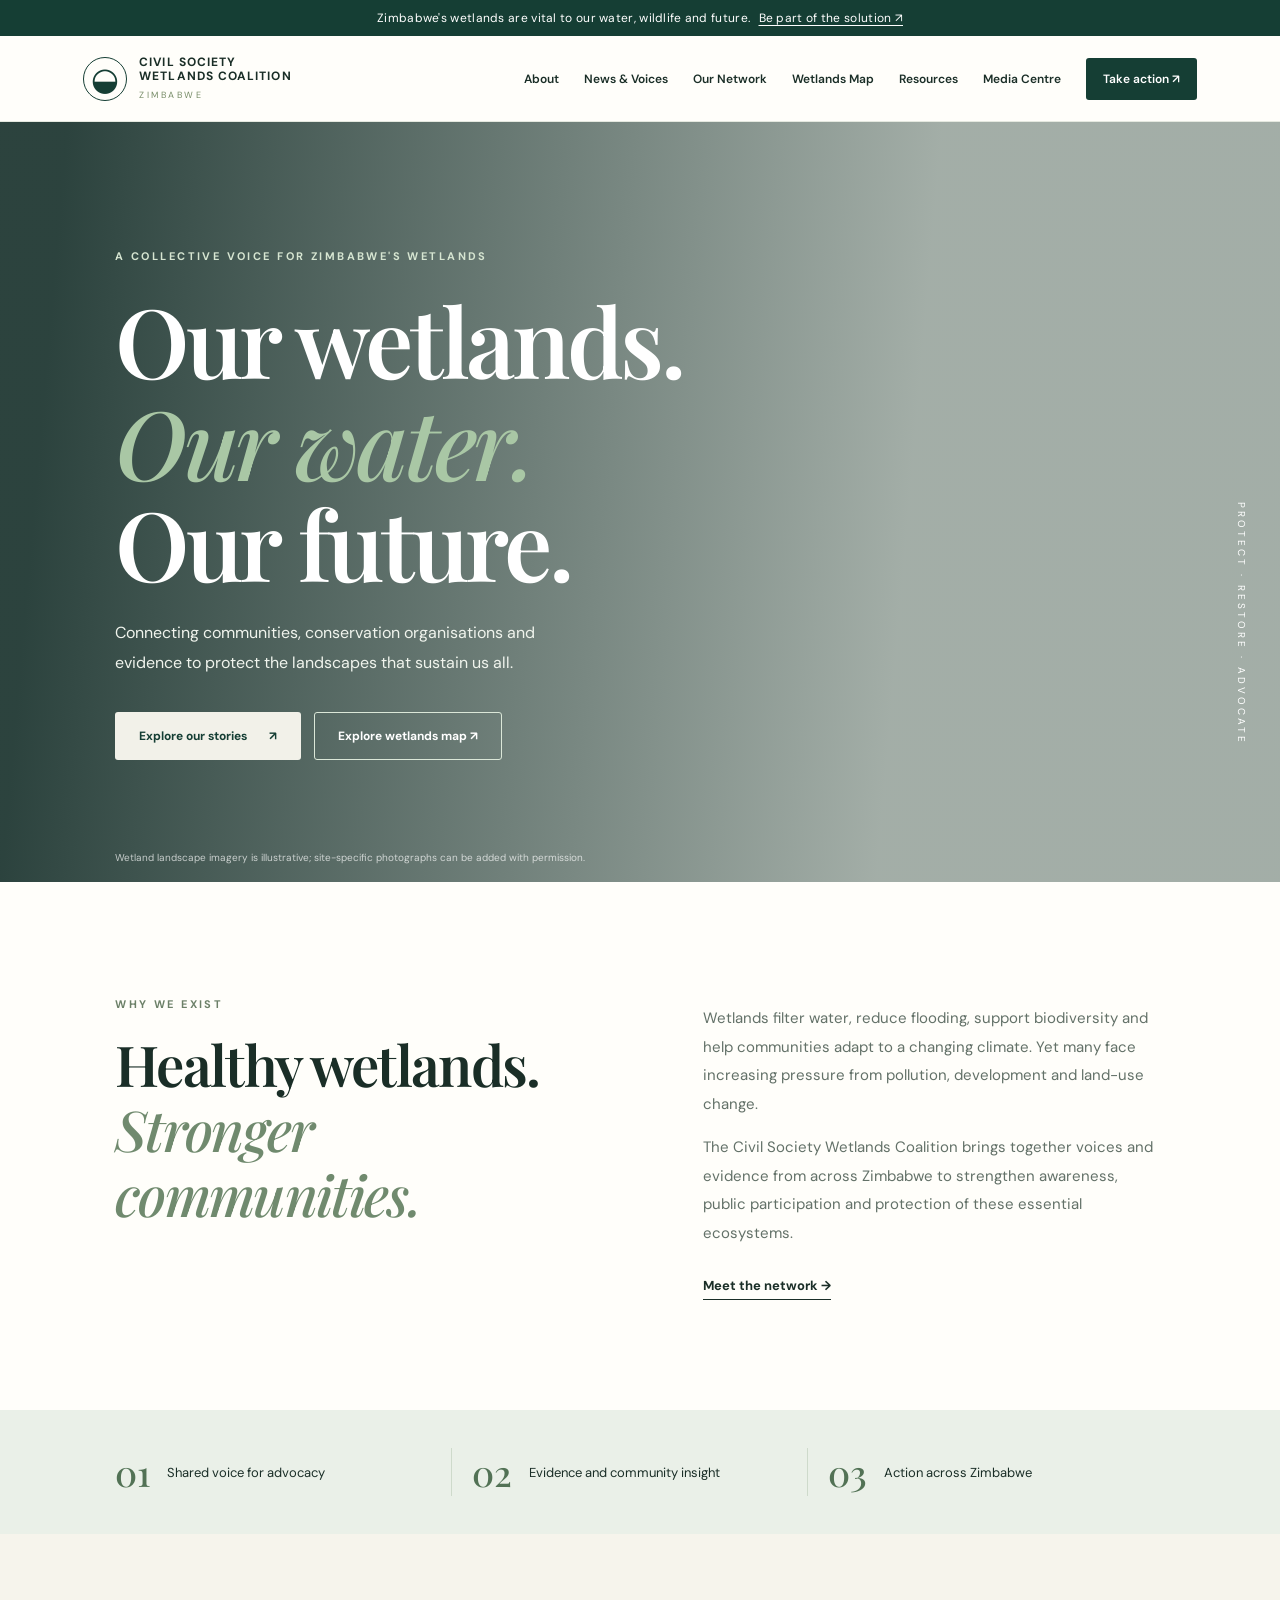
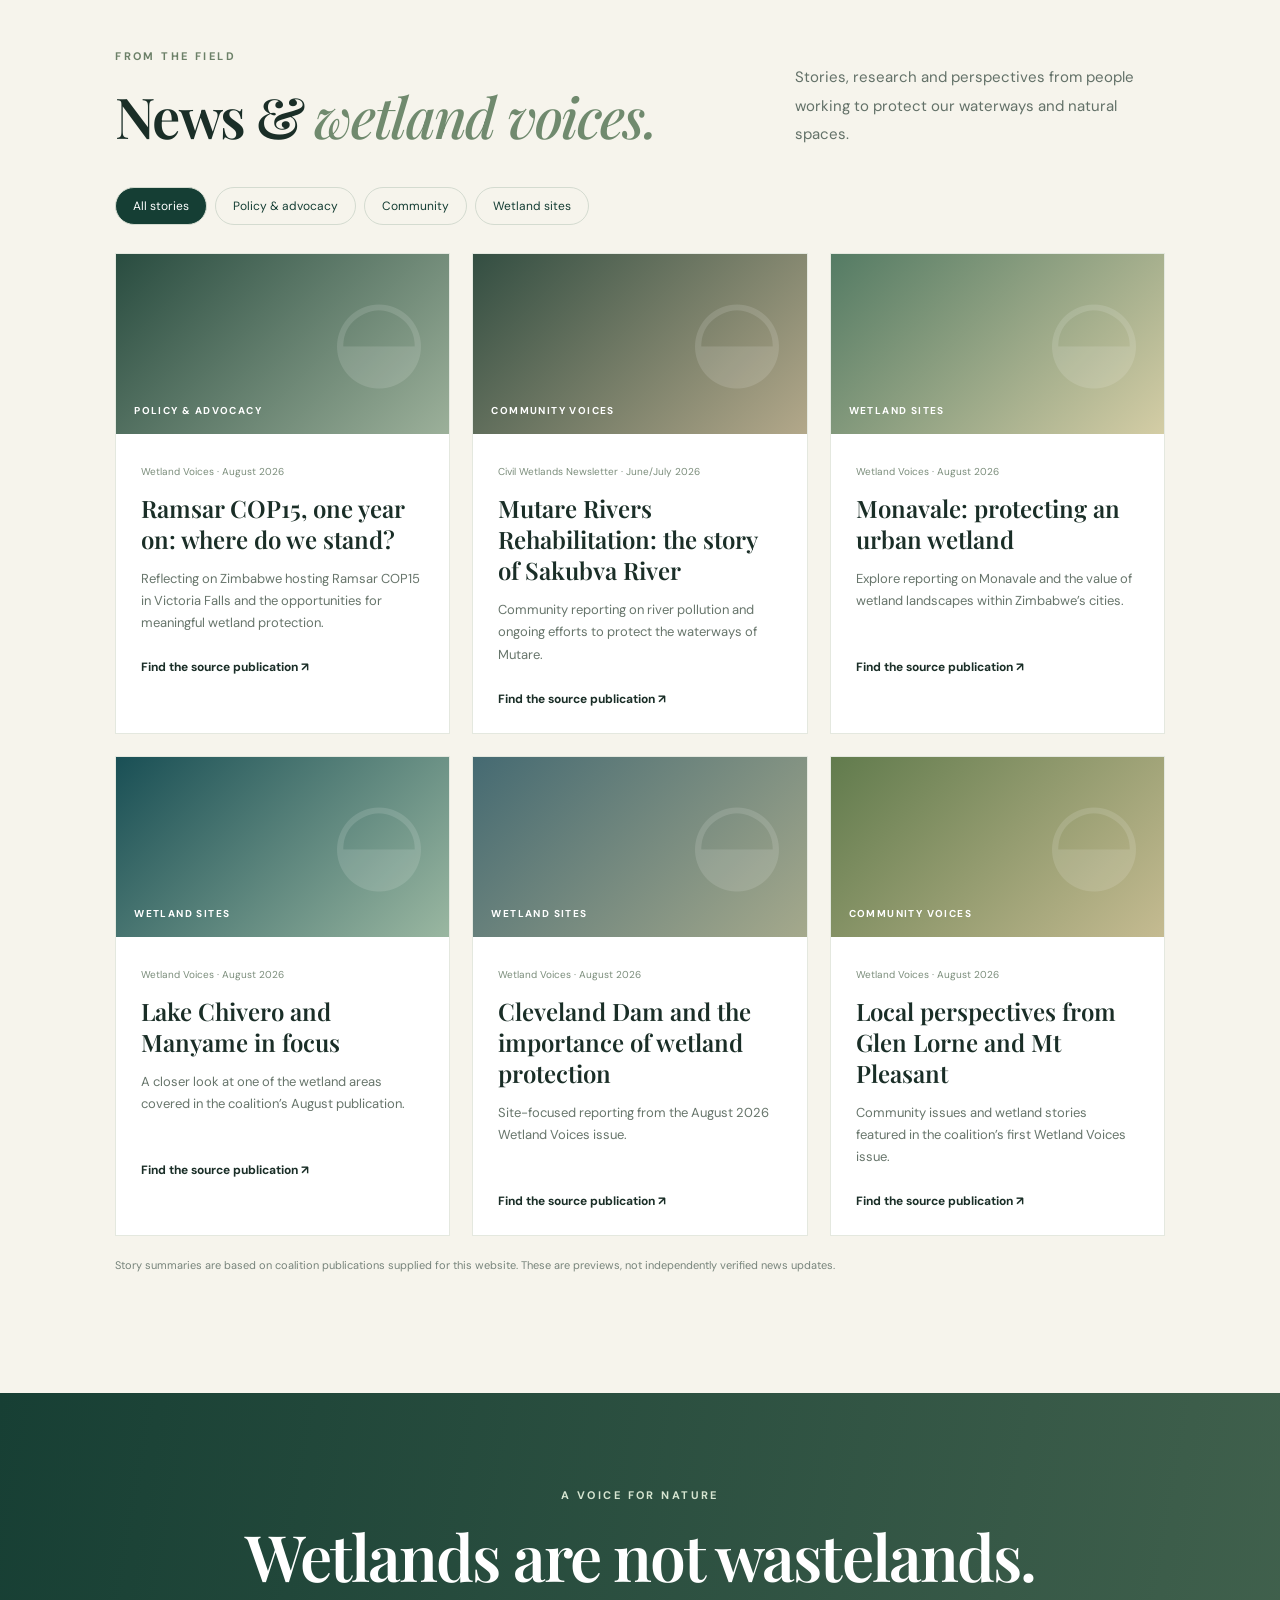
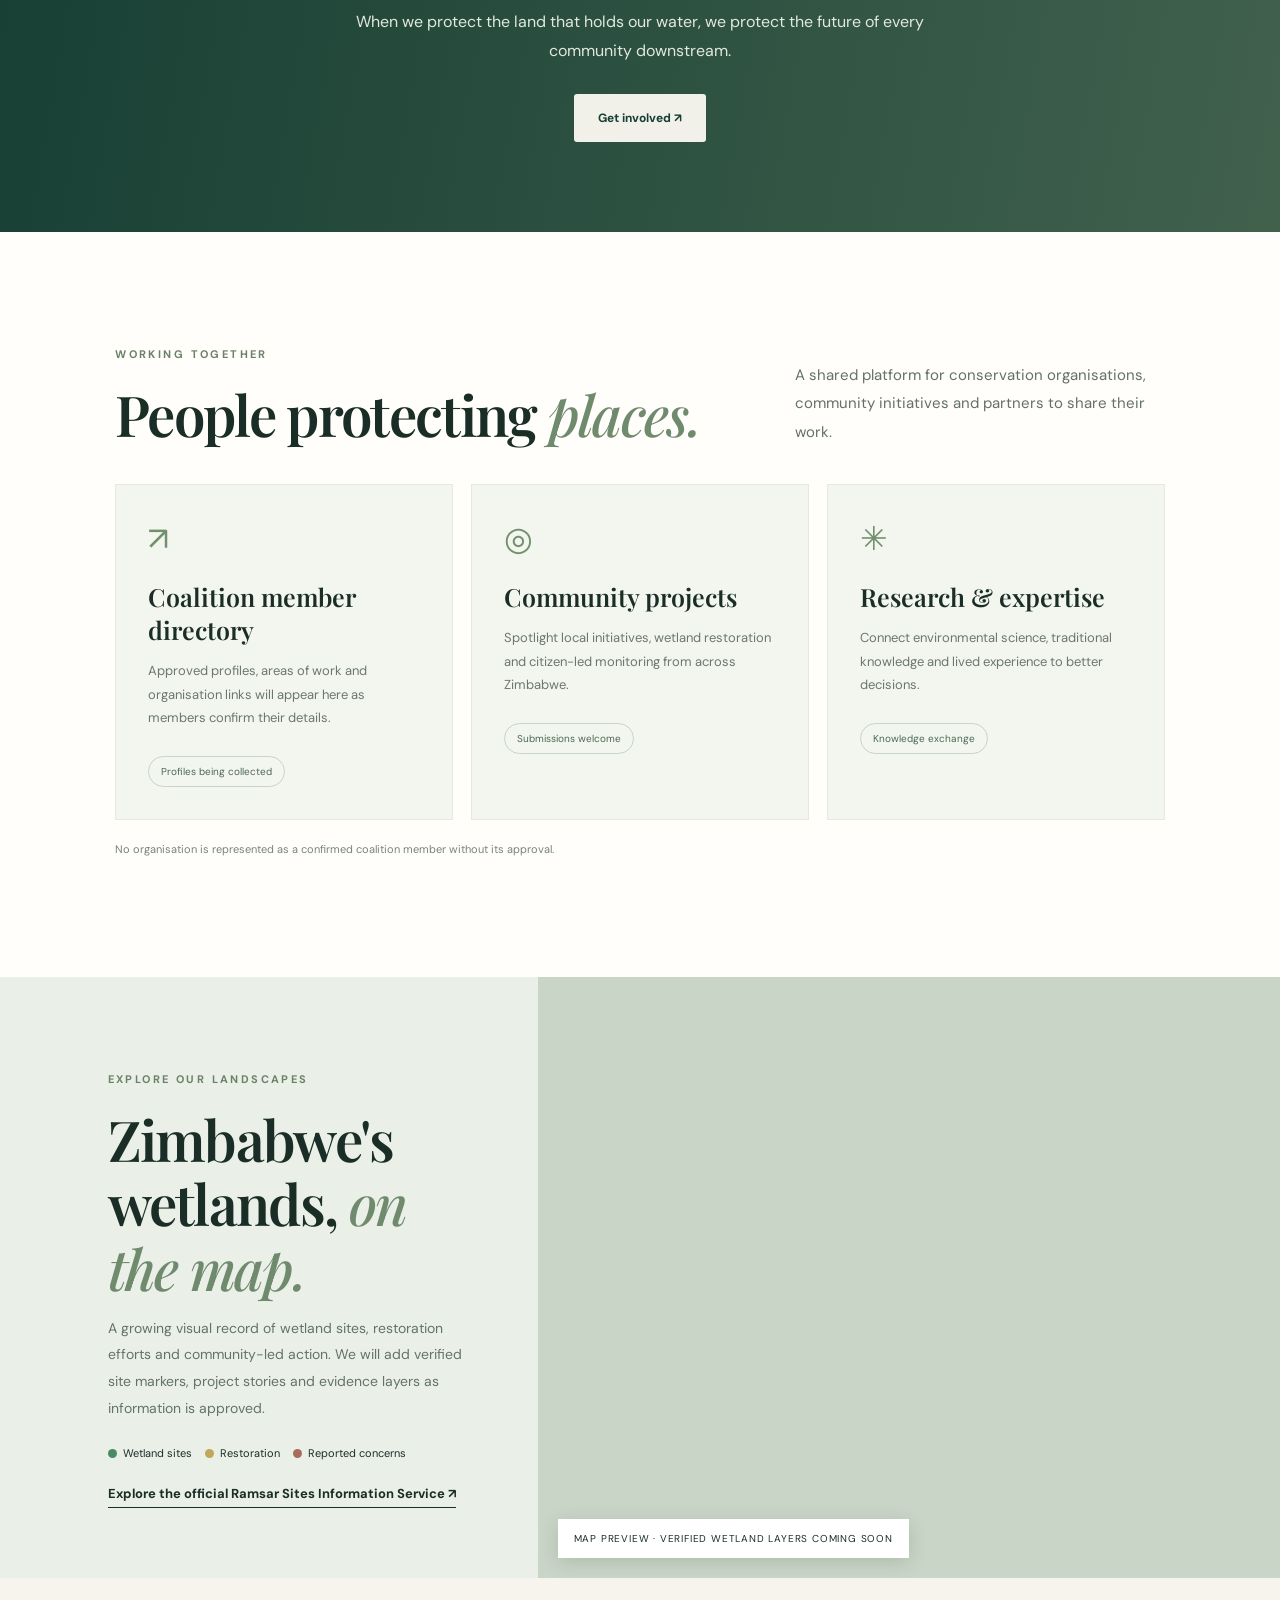
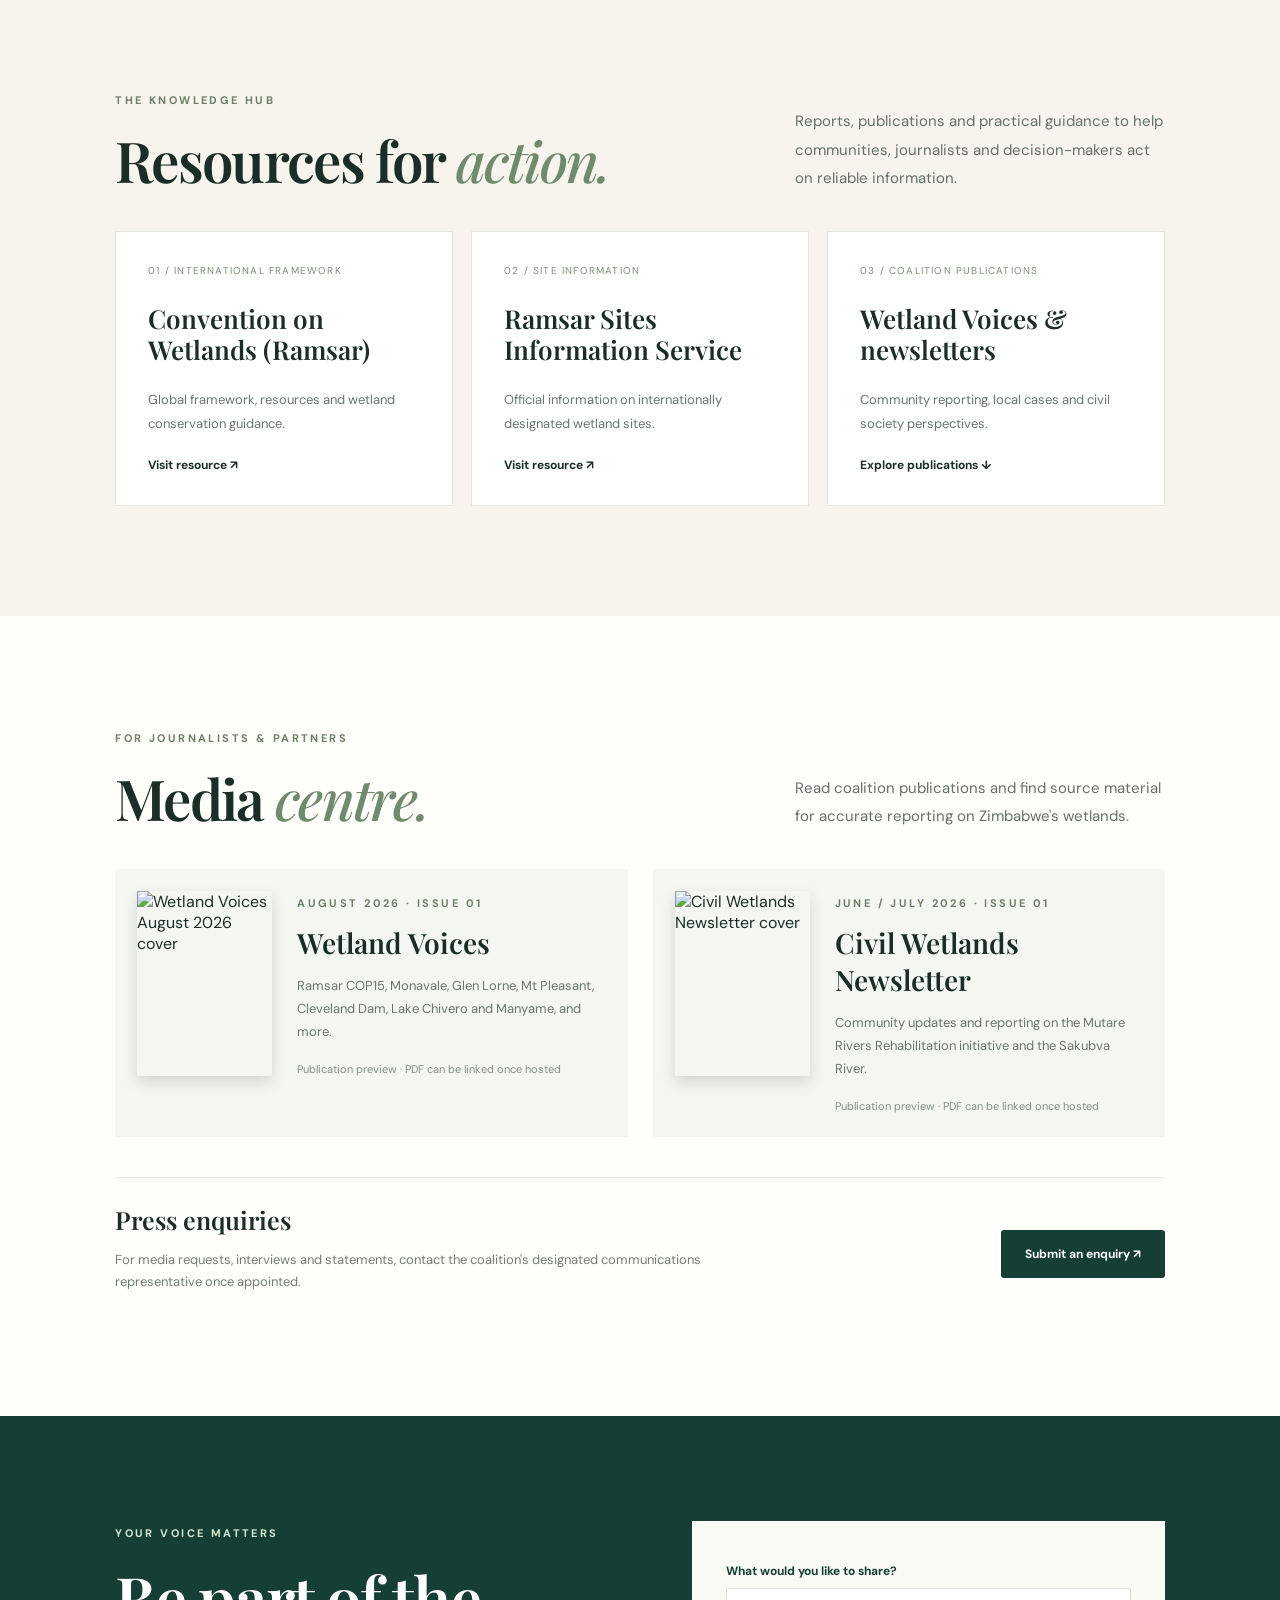
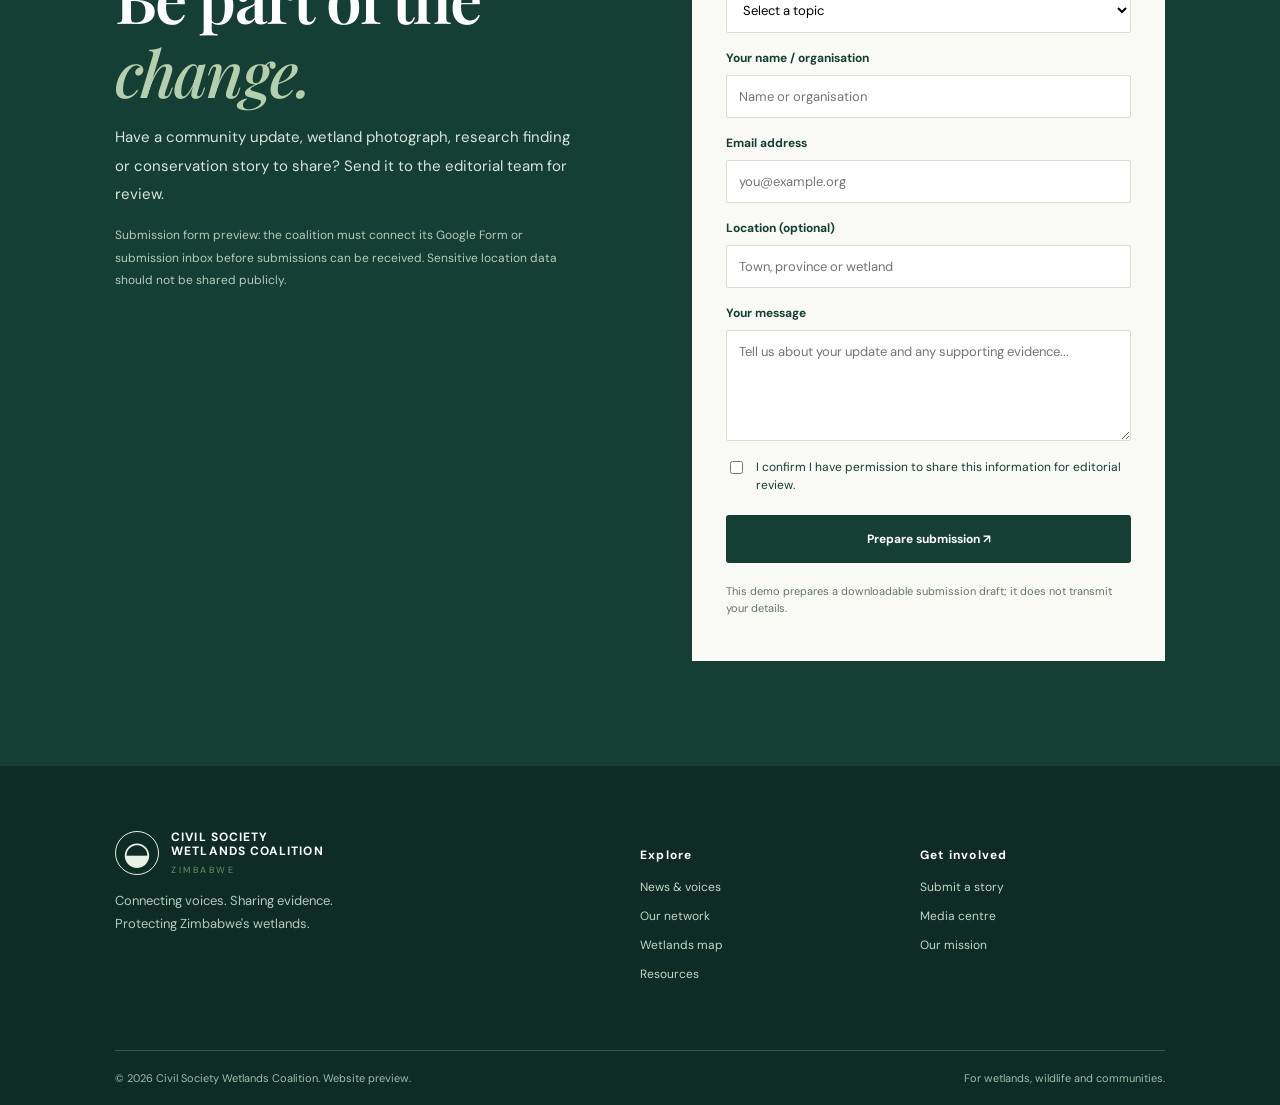
==== index.html @ 86a92a00 "Add files via upload" ====
<!doctype html><html lang="en"><head><meta charset="utf-8"><meta name="viewport" content="width=device-width, initial-scale=1"><meta name="theme-color" content="#153e34"><meta name="description" content="Civil Society Wetlands Coalition — voices, evidence and action to protect Zimbabwe's wetlands."><meta property="og:title" content="Civil Society Wetlands Coalition"><meta property="og:description" content="Protecting wetlands. Connecting communities. Sharing the stories that matter."><title>Civil Society Wetlands Coalition | Zimbabwe</title><link rel="preconnect" href="https://fonts.googleapis.com"><link rel="preconnect" href="https://fonts.gstatic.com" crossorigin><link href="https://fonts.googleapis.com/css2?family=DM+Sans:wght@400;500;600;700&family=Playfair+Display:wght@500;600;700&display=swap" rel="stylesheet"><link rel="stylesheet" href="styles.css"></head><body>
<div class="notice">Zimbabwe's wetlands are vital to our water, wildlife and future. <a href="#take-action">Be part of the solution ↗</a></div>
<header class="header"><a class="brand" href="#home"><span class="brand-mark">◒</span><span><strong>CIVIL SOCIETY<br>WETLANDS COALITION</strong><small>ZIMBABWE</small></span></a><button class="mobile-toggle" aria-label="Toggle navigation" aria-expanded="false">☰</button><nav id="nav"><a href="#about">About</a><a href="#news">News & Voices</a><a href="#members">Our Network</a><a href="#map">Wetlands Map</a><a href="#resources">Resources</a><a href="#media">Media Centre</a><a class="nav-action" href="#take-action">Take action ↗</a></nav></header>
<main><section class="hero" id="home"><div class="hero-shade"></div><div class="hero-content"><span class="eyebrow light">A COLLECTIVE VOICE FOR ZIMBABWE'S WETLANDS</span><h1>Our wetlands.<br><em>Our water.</em><br>Our future.</h1><p>Connecting communities, conservation organisations and evidence to protect the landscapes that sustain us all.</p><div class="hero-actions"><a class="btn btn-light" href="#news">Explore our stories <span>↗</span></a><a class="btn btn-outline" href="#map">Explore wetlands map ↗</a></div></div><div class="hero-side">PROTECT · RESTORE · ADVOCATE</div><div class="hero-credit">Wetland landscape imagery is illustrative; site-specific photographs can be added with permission.</div></section>
<section class="intro section" id="about"><div><span class="eyebrow">WHY WE EXIST</span><h2>Healthy wetlands.<br><em>Stronger communities.</em></h2></div><div class="intro-copy"><p>Wetlands filter water, reduce flooding, support biodiversity and help communities adapt to a changing climate. Yet many face increasing pressure from pollution, development and land-use change.</p><p>The Civil Society Wetlands Coalition brings together voices and evidence from across Zimbabwe to strengthen awareness, public participation and protection of these essential ecosystems.</p><a class="text-link" href="#members">Meet the network →</a></div></section>
<section class="stats"><div><strong>01</strong><span>Shared voice for advocacy</span></div><div><strong>02</strong><span>Evidence and community insight</span></div><div><strong>03</strong><span>Action across Zimbabwe</span></div></section>
<section class="section news-section" id="news"><div class="section-heading"><div><span class="eyebrow">FROM THE FIELD</span><h2>News & <em>wetland voices.</em></h2></div><p>Stories, research and perspectives from people working to protect our waterways and natural spaces.</p></div><div class="filterbar" role="group" aria-label="Filter news"><button class="chip active" data-filter="all">All stories</button><button class="chip" data-filter="policy">Policy & advocacy</button><button class="chip" data-filter="community">Community</button><button class="chip" data-filter="sites">Wetland sites</button></div><div class="article-grid" id="articles"></div><p class="source-note">Story summaries are based on coalition publications supplied for this website. These are previews, not independently verified news updates.</p></section>
<section class="feature-band"><div><span class="eyebrow light">A VOICE FOR NATURE</span><h2>Wetlands are not wastelands.</h2><p>When we protect the land that holds our water, we protect the future of every community downstream.</p><a href="#take-action" class="btn btn-light">Get involved ↗</a></div></section>
<section class="section members-section" id="members"><div class="section-heading"><div><span class="eyebrow">WORKING TOGETHER</span><h2>People protecting <em>places.</em></h2></div><p>A shared platform for conservation organisations, community initiatives and partners to share their work.</p></div><div class="member-grid"><article class="member-card"><span class="member-symbol">↗</span><h3>Coalition member directory</h3><p>Approved profiles, areas of work and organisation links will appear here as members confirm their details.</p><span class="pill">Profiles being collected</span></article><article class="member-card"><span class="member-symbol">◎</span><h3>Community projects</h3><p>Spotlight local initiatives, wetland restoration and citizen-led monitoring from across Zimbabwe.</p><span class="pill">Submissions welcome</span></article><article class="member-card"><span class="member-symbol">✳</span><h3>Research & expertise</h3><p>Connect environmental science, traditional knowledge and lived experience to better decisions.</p><span class="pill">Knowledge exchange</span></article></div><p class="source-note">No organisation is represented as a confirmed coalition member without its approval.</p></section>
<section class="map-section" id="map"><div class="map-intro"><span class="eyebrow">EXPLORE OUR LANDSCAPES</span><h2>Zimbabwe's wetlands, <em>on the map.</em></h2><p>A growing visual record of wetland sites, restoration efforts and community-led action. We will add verified site markers, project stories and evidence layers as information is approved.</p><div class="legend"><span><i class="dot protected"></i> Wetland sites</span><span><i class="dot restoration"></i> Restoration</span><span><i class="dot reported"></i> Reported concerns</span></div><a class="text-link" href="https://rsis.ramsar.org/" target="_blank" rel="noopener">Explore the official Ramsar Sites Information Service ↗</a></div><div class="map-wrap"><iframe title="Zimbabwe map — geographic placeholder" loading="lazy" referrerpolicy="no-referrer-when-downgrade" src="https://maps.google.com/maps?q=Zimbabwe&t=k&z=6&output=embed"></iframe><div class="map-tag">MAP PREVIEW · VERIFIED WETLAND LAYERS COMING SOON</div></div></section>
<section class="section resources-section" id="resources"><div class="section-heading"><div><span class="eyebrow">THE KNOWLEDGE HUB</span><h2>Resources for <em>action.</em></h2></div><p>Reports, publications and practical guidance to help communities, journalists and decision-makers act on reliable information.</p></div><div class="resource-grid"><a class="resource" href="https://www.ramsar.org/" target="_blank" rel="noopener"><span>01 / INTERNATIONAL FRAMEWORK</span><h3>Convention on Wetlands (Ramsar)</h3><p>Global framework, resources and wetland conservation guidance.</p><b>Visit resource ↗</b></a><a class="resource" href="https://rsis.ramsar.org/" target="_blank" rel="noopener"><span>02 / SITE INFORMATION</span><h3>Ramsar Sites Information Service</h3><p>Official information on internationally designated wetland sites.</p><b>Visit resource ↗</b></a><a class="resource" href="#media"><span>03 / COALITION PUBLICATIONS</span><h3>Wetland Voices & newsletters</h3><p>Community reporting, local cases and civil society perspectives.</p><b>Explore publications ↓</b></a></div></section>
<section class="section media-section" id="media"><div class="section-heading"><div><span class="eyebrow">FOR JOURNALISTS & PARTNERS</span><h2>Media <em>centre.</em></h2></div><p>Read coalition publications and find source material for accurate reporting on Zimbabwe's wetlands.</p></div><div class="publication-grid"><article class="publication"><img src="assets/wetland-voices-cover.png" alt="Wetland Voices August 2026 cover"><div><span class="eyebrow">AUGUST 2026 · ISSUE 01</span><h3>Wetland Voices</h3><p>Ramsar COP15, Monavale, Glen Lorne, Mt Pleasant, Cleveland Dam, Lake Chivero and Manyame, and more.</p><span class="muted">Publication preview · PDF can be linked once hosted</span></div></article><article class="publication"><img src="assets/civil-newsletter-cover.png" alt="Civil Wetlands Newsletter cover"><div><span class="eyebrow">JUNE / JULY 2026 · ISSUE 01</span><h3>Civil Wetlands Newsletter</h3><p>Community updates and reporting on the Mutare Rivers Rehabilitation initiative and the Sakubva River.</p><span class="muted">Publication preview · PDF can be linked once hosted</span></div></article></div><div class="media-bottom"><div><h3>Press enquiries</h3><p>For media requests, interviews and statements, contact the coalition's designated communications representative once appointed.</p></div><a class="btn btn-dark" href="#take-action">Submit an enquiry ↗</a></div></section>
<section class="action-section" id="take-action"><div class="action-copy"><span class="eyebrow light">YOUR VOICE MATTERS</span><h2>Be part of the <em>change.</em></h2><p>Have a community update, wetland photograph, research finding or conservation story to share? Send it to the editorial team for review.</p><p class="small">Submission form preview: the coalition must connect its Google Form or submission inbox before submissions can be received. Sensitive location data should not be shared publicly.</p></div><form class="submit-form" id="submission-form"><label for="type">What would you like to share?</label><select id="type" required><option value="">Select a topic</option><option>News or community update</option><option>Wetland conservation project</option><option>Research or resource</option><option>Media enquiry</option><option>Concern requiring private review</option></select><label for="person">Your name / organisation</label><input id="person" required placeholder="Name or organisation"><label for="email">Email address</label><input id="email" type="email" required placeholder="you@example.org"><label for="location">Location (optional)</label><input id="location" placeholder="Town, province or wetland"><label for="details">Your message</label><textarea id="details" required rows="5" placeholder="Tell us about your update and any supporting evidence..."></textarea><label class="check"><input type="checkbox" id="consent" required><span>I confirm I have permission to share this information for editorial review.</span></label><button class="btn btn-light" type="submit">Prepare submission ↗</button><p id="form-status" role="status">This demo prepares a downloadable submission draft; it does not transmit your details.</p></form></section></main>
<footer><div class="footer-top"><div><a class="brand footer-brand" href="#home"><span class="brand-mark">◒</span><span><strong>CIVIL SOCIETY<br>WETLANDS COALITION</strong><small>ZIMBABWE</small></span></a><p>Connecting voices. Sharing evidence.<br>Protecting Zimbabwe's wetlands.</p></div><div><h4>Explore</h4><a href="#news">News & voices</a><a href="#members">Our network</a><a href="#map">Wetlands map</a><a href="#resources">Resources</a></div><div><h4>Get involved</h4><a href="#take-action">Submit a story</a><a href="#media">Media centre</a><a href="#about">Our mission</a></div></div><div class="footer-bottom"><span>© <span id="year"></span> Civil Society Wetlands Coalition. Website preview.</span><span>For wetlands, wildlife and communities.</span></div></footer><script src="script.js"></script></body></html>
---- styles.css ----
:root{--forest:#153e34;--dark:#102e29;--olive:#778c67;--cream:#f6f4ec;--paper:#fffefa;--ink:#1a2e27;--muted:#6c7970;--border:#e4e8df}*{box-sizing:border-box}html{scroll-behavior:smooth}body{margin:0;background:var(--paper);color:var(--ink);font-family:'DM Sans',sans-serif}a{color:inherit;text-decoration:none}button,input,textarea,select{font:inherit}button{cursor:pointer}.notice{background:#153e34;color:#fff;text-align:center;padding:10px 18px;font-size:12px;letter-spacing:.025em}.notice a{text-decoration:underline;text-underline-offset:3px;margin-left:5px}.header{height:86px;display:flex;align-items:center;justify-content:space-between;padding:0 6.5%;background:var(--paper);position:sticky;top:0;z-index:20;border-bottom:1px solid var(--border)}.brand{display:flex;align-items:center;gap:12px}.brand-mark{display:grid;place-items:center;border:1.5px solid var(--forest);border-radius:50%;height:44px;width:44px;font-size:32px;line-height:1;color:var(--forest)}.brand strong{font-size:12px;line-height:1.15;letter-spacing:.09em;display:block}.brand small{display:block;font-size:9px;letter-spacing:.28em;margin-top:5px;color:var(--olive)}nav{display:flex;gap:25px;align-items:center}nav a{font-size:12px;font-weight:600}nav a:hover{color:#67815b}.nav-action{background:var(--forest);color:#fff;padding:13px 17px;border-radius:3px}.mobile-toggle{display:none;background:none;border:0;font-size:24px}.hero{height:min(760px,78vw);min-height:610px;background:linear-gradient(95deg,rgba(7,34,29,.85) 5%,rgba(13,43,32,.38) 70%),url('https://images.unsplash.com/photo-1470071459604-3b5ec3a7fe05?auto=format&fit=crop&w=1800&q=85') center 55%/cover;position:relative;color:#fff;display:flex;align-items:center;padding:0 9%}.hero-content{max-width:720px;position:relative;z-index:1}.eyebrow{font-size:11px;letter-spacing:.22em;color:#6c8068;font-weight:700}.eyebrow.light{color:#d6e5d1}.hero h1{font:600 clamp(62px,7.5vw,112px)/1.06 'Playfair Display',serif;letter-spacing:-.035em;margin:24px 0}.hero h1 em,h2 em{font-weight:500;color:#a9c7a5}.hero p{max-width:480px;font-size:16px;line-height:1.85;color:#f0f4ed}.hero-actions{display:flex;gap:13px;flex-wrap:wrap;margin-top:35px}.btn{display:inline-flex;align-items:center;justify-content:center;gap:22px;border:1px solid transparent;border-radius:3px;padding:15px 23px;font-size:12px;font-weight:700}.btn-light{background:#f2f1e9;color:var(--forest)}.btn-outline{border-color:#dbe7d8;color:#fff}.btn-dark{background:var(--forest);color:#fff}.hero-side{position:absolute;right:32px;top:50%;writing-mode:vertical-rl;font-size:10px;letter-spacing:.3em}.hero-credit{position:absolute;bottom:18px;left:9%;font-size:10px;opacity:.7}.section{padding:110px 9%}.intro{display:grid;grid-template-columns:1fr 1fr;gap:12%}h2{font:600 clamp(39px,4.4vw,65px)/1.15 'Playfair Display',serif;letter-spacing:-.03em;margin:19px 0 0}h2 em{color:#708a6e}.intro-copy p,.section-heading p{font-size:15px;line-height:1.9;color:#637168}.intro-copy p:first-child{margin-top:12px}.text-link{display:inline-block;margin-top:15px;font-size:13px;font-weight:700;border-bottom:1px solid;padding-bottom:5px}.stats{background:#eaf0e8;padding:38px 9%;display:grid;grid-template-columns:repeat(3,1fr);gap:20px}.stats div{display:flex;align-items:center;gap:17px;border-right:1px solid #cedacb}.stats div:last-child{border:0}.stats strong{font:500 36px 'Playfair Display',serif;color:#527255}.stats span{font-size:13px}.news-section{background:var(--cream)}.section-heading{display:flex;justify-content:space-between;align-items:end;gap:40px;margin-bottom:38px}.section-heading p{max-width:370px;margin:0}.filterbar{display:flex;gap:8px;flex-wrap:wrap;margin-bottom:28px}.chip{border:1px solid #d4dbd0;background:transparent;border-radius:30px;padding:10px 17px;font-size:12px;color:var(--forest)}.chip.active{background:var(--forest);color:white}.article-grid{display:grid;grid-template-columns:repeat(3,1fr);gap:22px}.article{background:white;border:1px solid var(--border);overflow:hidden}.article-image{height:180px;position:relative;background:linear-gradient(125deg,#183f35,#8b9e78)}.article-image.policy{background:linear-gradient(135deg,#294c40,#9cb09a)}.article-image.mutare{background:linear-gradient(135deg,#334e42,#b3a88a)}.article-image.monavale{background:linear-gradient(135deg,#547b64,#d4cda5)}.article-image.chivero{background:linear-gradient(135deg,#194f55,#9ab7a1)}.article-image.cleveland{background:linear-gradient(135deg,#456a72,#a5a98c)}.article-image.community{background:linear-gradient(135deg,#617b4d,#c5bb91)}.article-image:before{content:'◒';font-size:110px;color:#ffffff22;position:absolute;right:22px;top:12px}.article-image span{position:absolute;bottom:17px;left:18px;color:white;font-size:10px;font-weight:700;letter-spacing:.14em}.article-body{padding:25px}.article-source{font-size:10px;color:#7b8d7b}.article h3{font:600 24px/1.3 'Playfair Display',serif;margin:13px 0}.article p{font-size:13px;color:#67756b;line-height:1.7;min-height:66px}.article a{display:inline-block;margin-top:12px;font-size:12px;font-weight:700}.source-note{font-size:11px;color:#77847b;margin-top:22px}.feature-band{background:linear-gradient(100deg,#173f34,#41614d);color:white;padding:90px 9%;text-align:center}.feature-band h2{font-size:clamp(40px,5vw,70px);margin:15px 0}.feature-band p{max-width:590px;margin:15px auto 28px;line-height:1.8;color:#e2e8de}.member-grid{display:grid;grid-template-columns:repeat(3,1fr);gap:18px}.member-card{padding:32px;background:#f3f5ef;border:1px solid #e5e9df;min-height:270px}.member-symbol{font-size:33px;color:#73906e}.member-card h3{font:600 25px 'Playfair Display',serif;margin:20px 0 10px}.member-card p{font-size:13px;line-height:1.8;color:#6b786e}.pill{display:inline-block;border:1px solid #c6d5c4;border-radius:30px;font-size:10px;padding:8px 12px;margin-top:13px;color:#4c6952}.map-section{display:grid;grid-template-columns:42% 58%;background:#eaf0e8;min-height:520px}.map-intro{padding:90px 10% 70px 20%}.map-intro p{line-height:1.9;font-size:14px;color:#647367}.legend{display:flex;gap:13px;flex-wrap:wrap;margin:25px 0 10px}.legend span{font-size:11px;display:flex;align-items:center;gap:6px}.dot{width:9px;height:9px;border-radius:50%;display:inline-block}.protected{background:#4b8a62}.restoration{background:#c2a65a}.reported{background:#a76c5b}.map-wrap{position:relative;min-height:520px;background:#c9d6c7}.map-wrap iframe{width:100%;height:100%;position:absolute;border:0;filter:saturate(.8)}.map-tag{position:absolute;bottom:20px;left:20px;background:#fff;padding:13px 16px;font-size:10px;letter-spacing:.08em;box-shadow:0 4px 20px #0002}.resources-section{background:var(--cream)}.resource-grid{display:grid;grid-template-columns:repeat(3,1fr);gap:18px}.resource{padding:32px;background:#fff;border:1px solid var(--border);min-height:275px;display:flex;flex-direction:column}.resource>span{font-size:10px;color:#7d8e79;letter-spacing:.12em}.resource h3{font:600 26px/1.2 'Playfair Display',serif;margin:26px 0 10px}.resource p{font-size:13px;line-height:1.8;color:#68766d}.resource b{font-size:12px;margin-top:auto}.publication-grid{display:grid;grid-template-columns:repeat(2,1fr);gap:25px}.publication{display:grid;grid-template-columns:135px 1fr;gap:25px;background:#f4f6f1;padding:22px}.publication img{width:135px;height:185px;object-fit:cover;object-position:top;box-shadow:0 6px 14px #0002}.publication h3{font:600 28px 'Playfair Display',serif;margin:12px 0}.publication p{font-size:13px;line-height:1.8;color:#68766d}.muted{font-size:11px;color:#809084}.media-bottom{display:flex;justify-content:space-between;align-items:center;gap:20px;border-top:1px solid var(--border);margin-top:40px;padding-top:25px}.media-bottom h3{font:600 25px 'Playfair Display',serif;margin:0}.media-bottom p{max-width:600px;color:#718075;font-size:13px;line-height:1.7}.action-section{background:#153e34;color:#fff;display:grid;grid-template-columns:1fr 1fr;gap:10%;padding:105px 9%}.action-copy h2{font-size:clamp(45px,5vw,75px)}.action-copy h2 em{color:#b3cfab}.action-copy p{font-size:15px;line-height:1.9;color:#d8e6d9}.action-copy .small{font-size:12px;color:#b4cbb8}.submit-form{background:#f9faf6;color:var(--forest);padding:34px;display:flex;flex-direction:column;gap:9px}.submit-form label{font-size:12px;font-weight:700;margin-top:8px}.submit-form input,.submit-form textarea,.submit-form select{border:1px solid #d8dfd5;border-radius:2px;padding:12px;background:#fff;width:100%;font-size:13px}.submit-form .check{display:flex;align-items:start;gap:10px;line-height:1.5;font-weight:400}.submit-form .check input{width:auto;margin-top:3px}.submit-form .btn{background:var(--forest);color:#fff;margin-top:12px}.submit-form #form-status{font-size:11px;line-height:1.5;color:#657668}footer{background:#0e2c25;color:#fff;padding:65px 9% 20px}.footer-top{display:grid;grid-template-columns:2fr 1fr 1fr;gap:35px}.footer-brand .brand-mark{color:#e8f1e3;border-color:#e8f1e3}.footer-top p{font-size:13px;line-height:1.8;color:#b7c9ba}.footer-top h4{font-size:12px;letter-spacing:.1em}.footer-top>div>a:not(.brand){display:block;font-size:12px;margin:13px 0;color:#c3d4c5}.footer-bottom{display:flex;justify-content:space-between;gap:20px;border-top:1px solid #ffffff30;padding-top:20px;margin-top:55px;color:#a3b9a9;font-size:11px}@media(max-width:1000px){nav{gap:13px}.header{padding:0 4%}nav a{font-size:11px}.section{padding:80px 6%}.map-intro{padding:75px 8%}.article-grid{grid-template-columns:repeat(2,1fr)}}@media(max-width:720px){.notice{font-size:10px}.header{height:70px;padding:0 5%}.brand strong{font-size:10px}.brand-mark{width:38px;height:38px}.mobile-toggle{display:block}nav{display:none;position:absolute;top:70px;left:0;right:0;background:#fff;flex-direction:column;align-items:stretch;gap:0;padding:14px 5% 25px;box-shadow:0 15px 30px #0001}nav.open{display:flex}nav a{font-size:14px;padding:13px 0}.nav-action{text-align:center}.hero{min-height:600px;height:75vh;padding:0 7%}.hero h1{font-size:clamp(53px,11vw,78px)}.hero-side{display:none}.hero-credit{left:7%;right:7%}.section{padding:70px 6%}.intro,.map-section,.action-section{grid-template-columns:1fr}.intro{gap:20px}.stats{grid-template-columns:1fr;padding:25px 6%;gap:15px}.stats div{border-right:0;border-bottom:1px solid #cedacb;padding-bottom:15px}.stats div:last-child{border:0}.section-heading{display:block}.section-heading p{margin-top:20px}.article-grid,.member-grid,.resource-grid,.publication-grid{grid-template-columns:1fr}.map-intro{padding:65px 7%}.map-wrap{min-height:370px}.action-section{padding:75px 6%;gap:35px}.publication{grid-template-columns:100px 1fr;gap:16px}.publication img{width:100px;height:145px}.publication h3{font-size:23px}.media-bottom{align-items:start;flex-direction:column}.footer-top{grid-template-columns:1fr 1fr}.footer-top>div:first-child{grid-column:1/-1}.footer-bottom{flex-direction:column}.hero-actions{gap:10px}.btn{padding:14px 17px}}
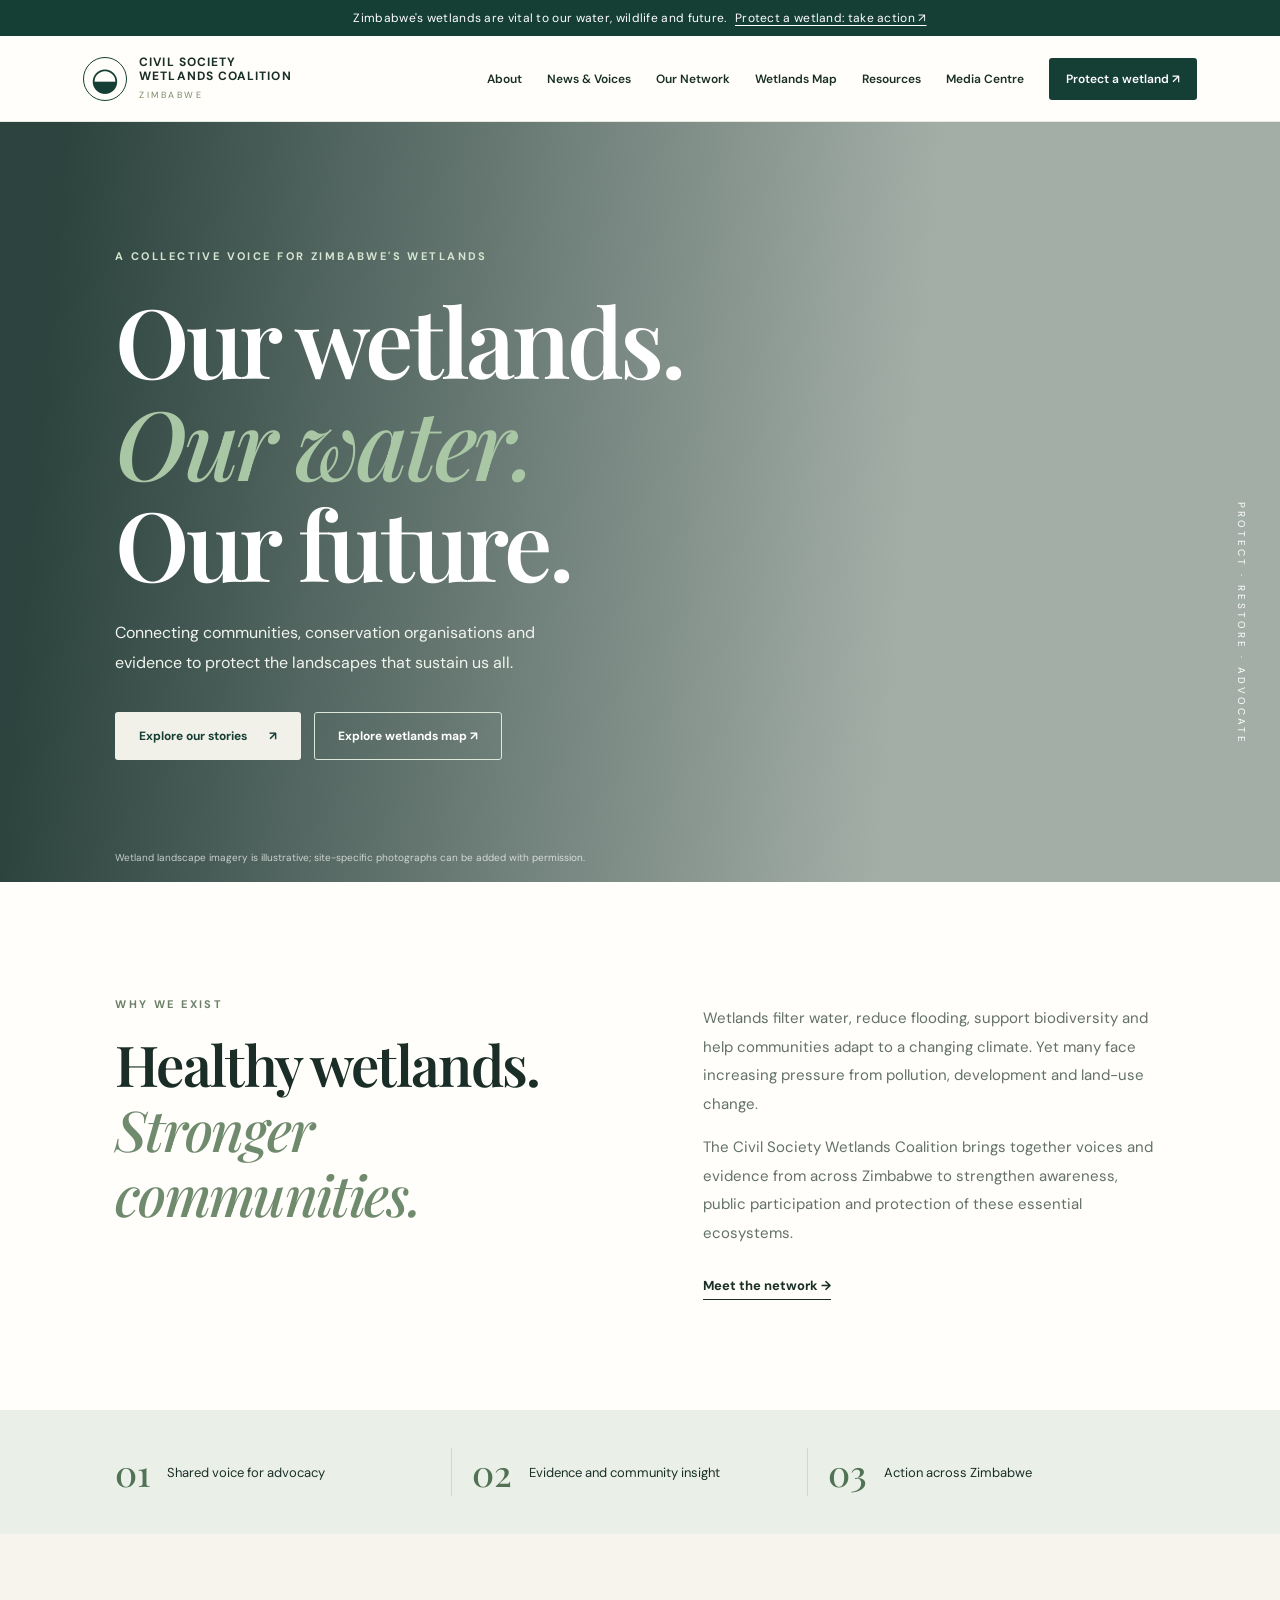
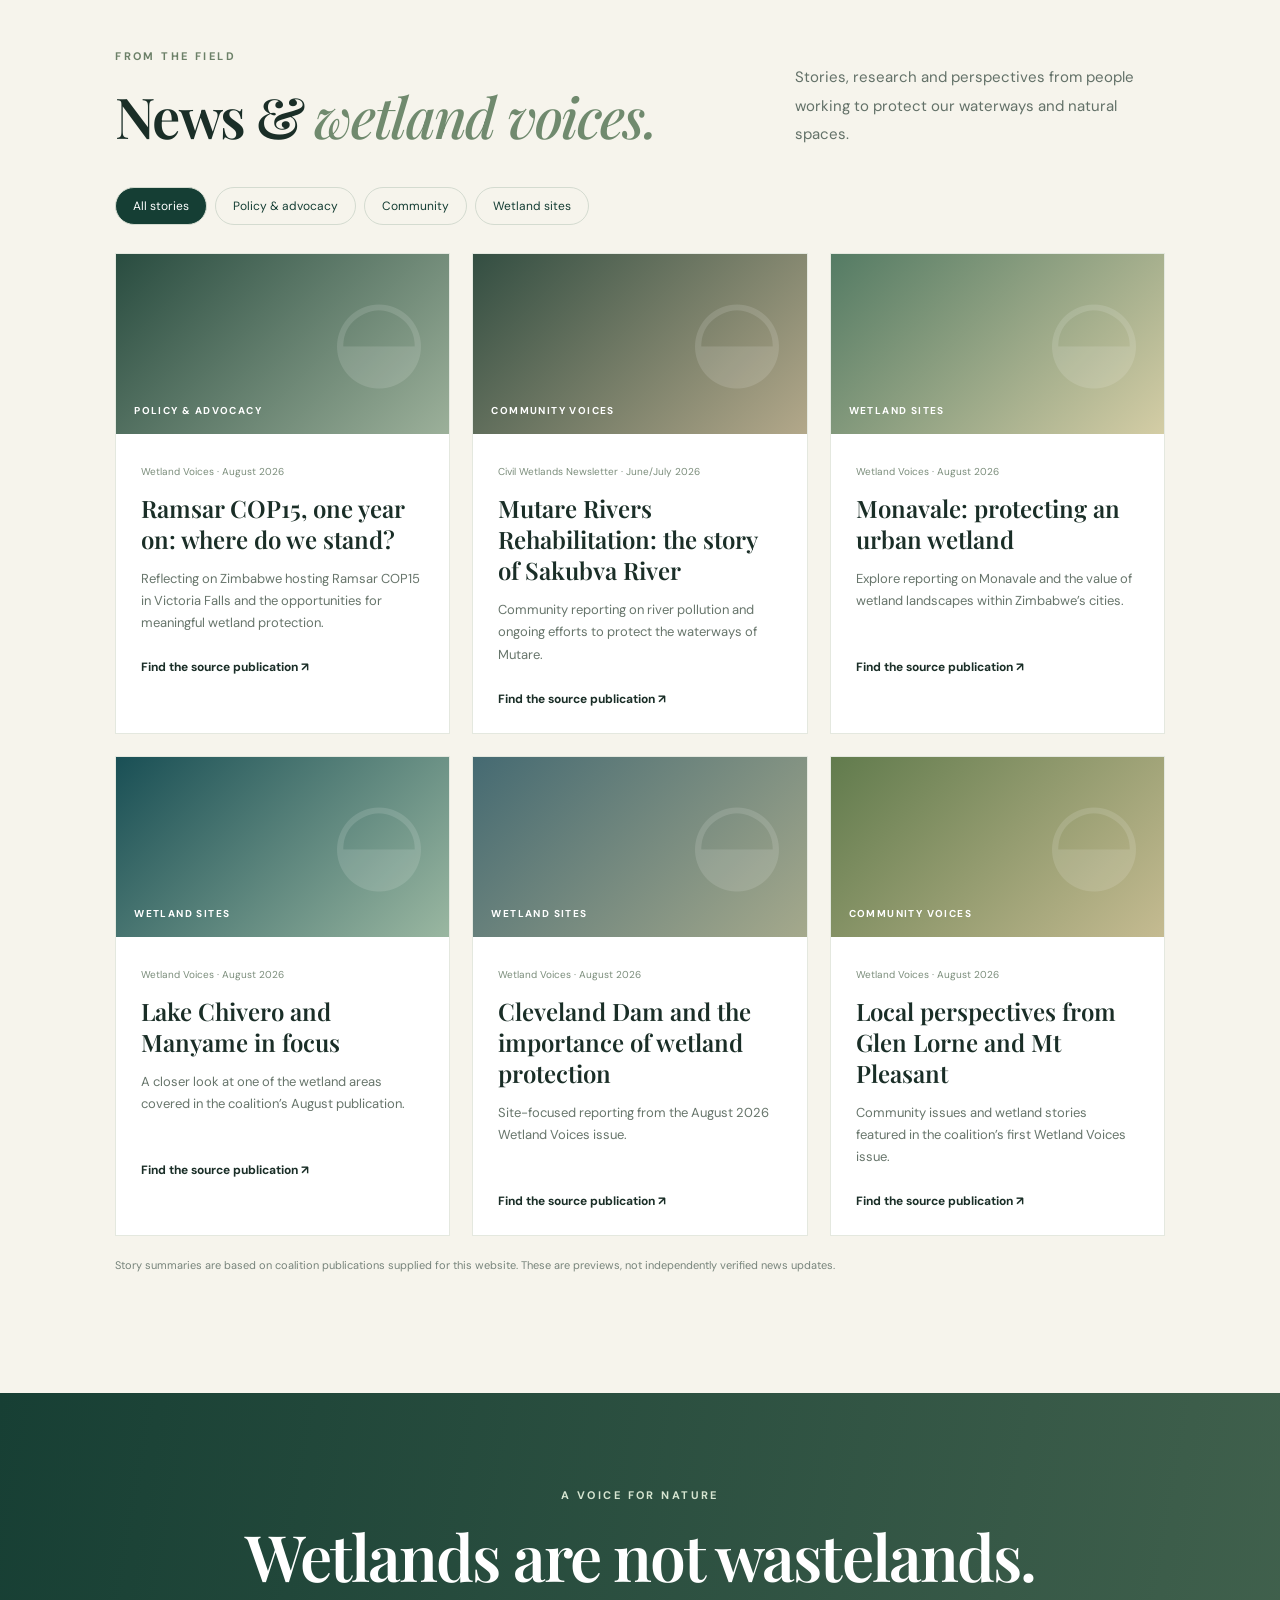
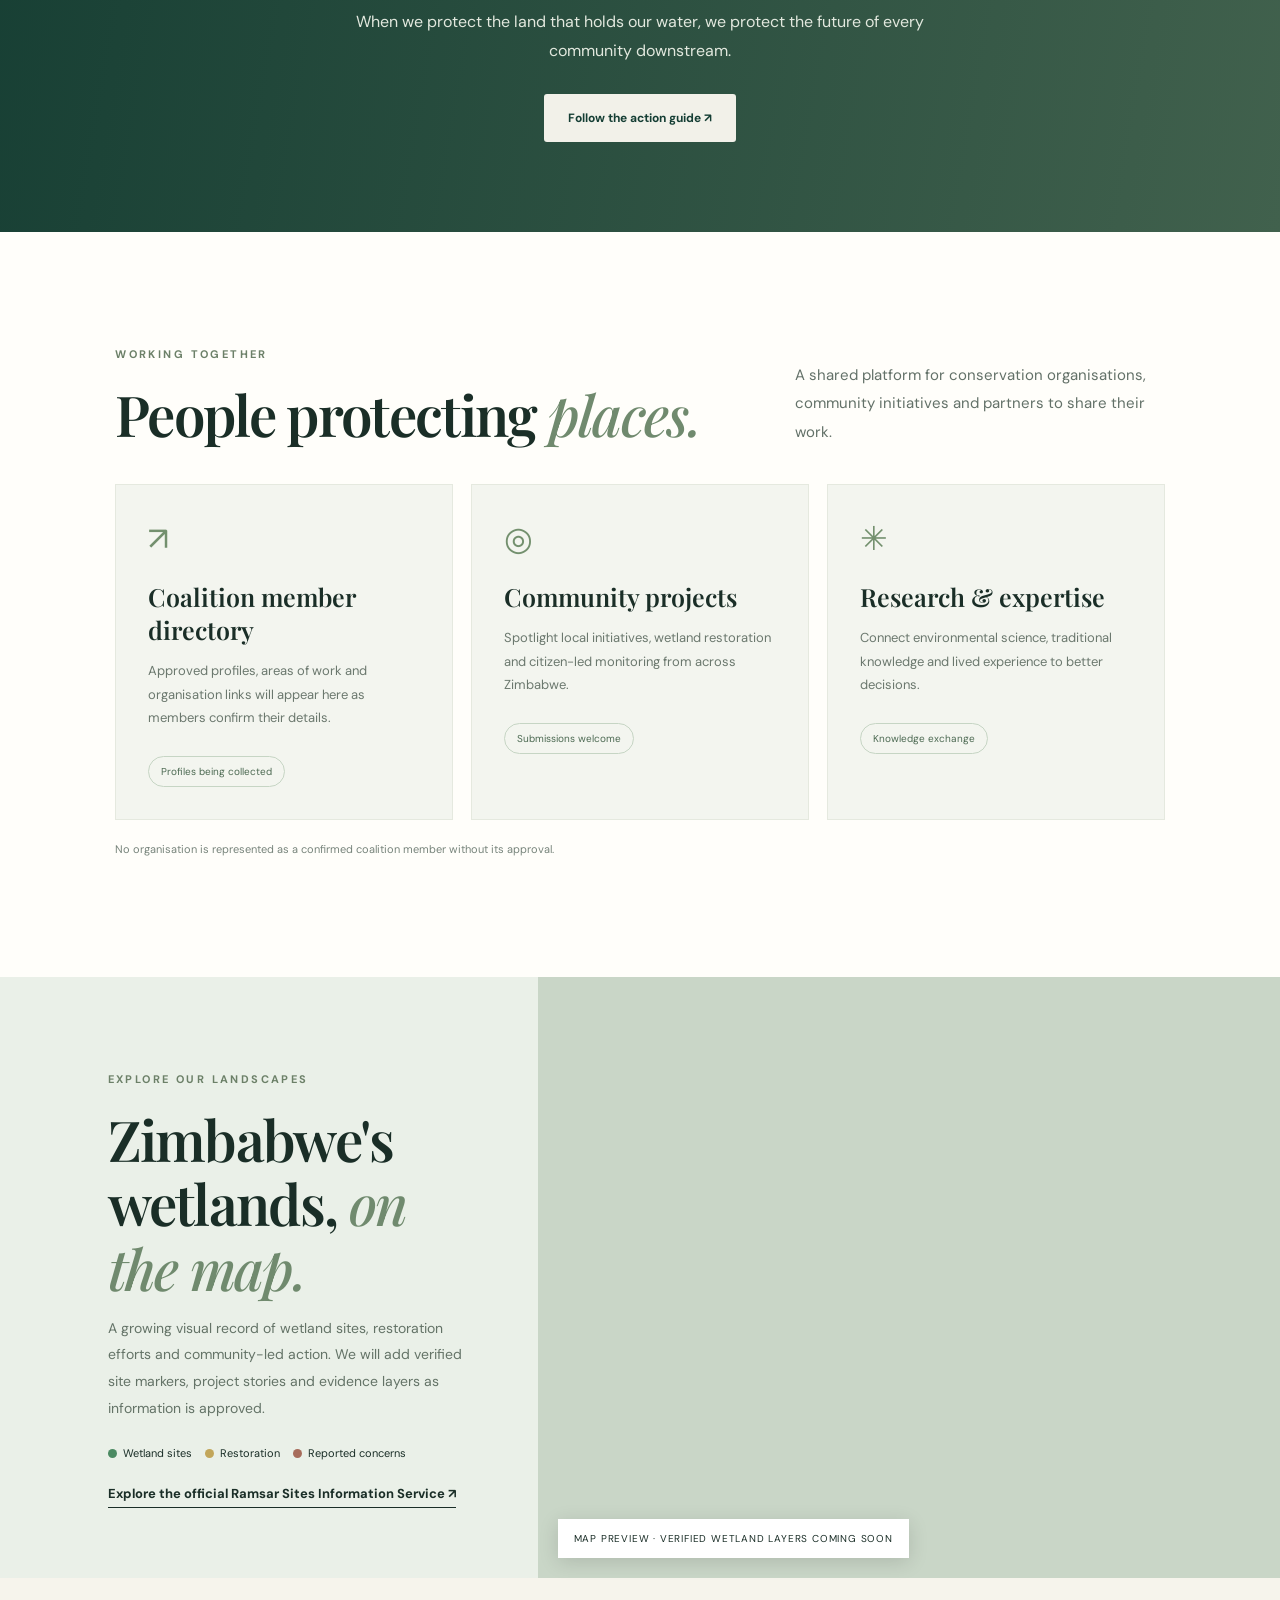
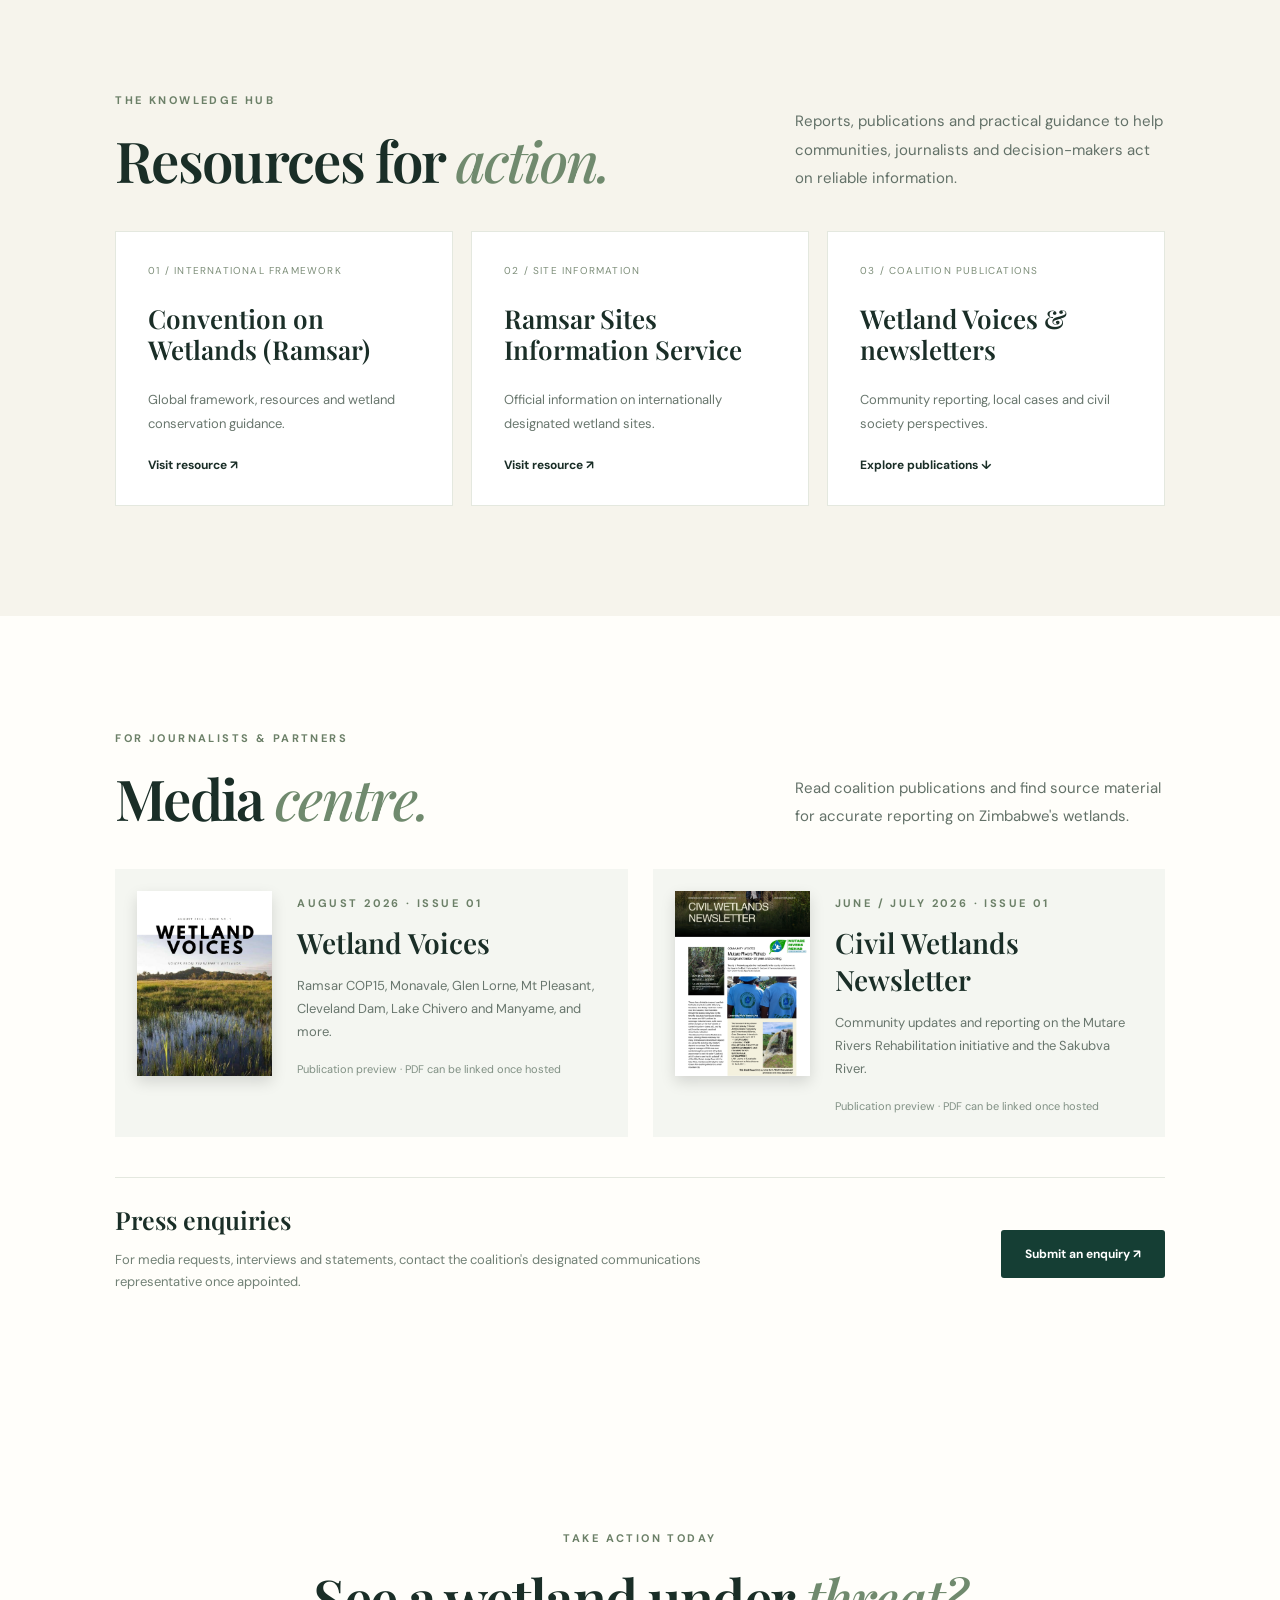
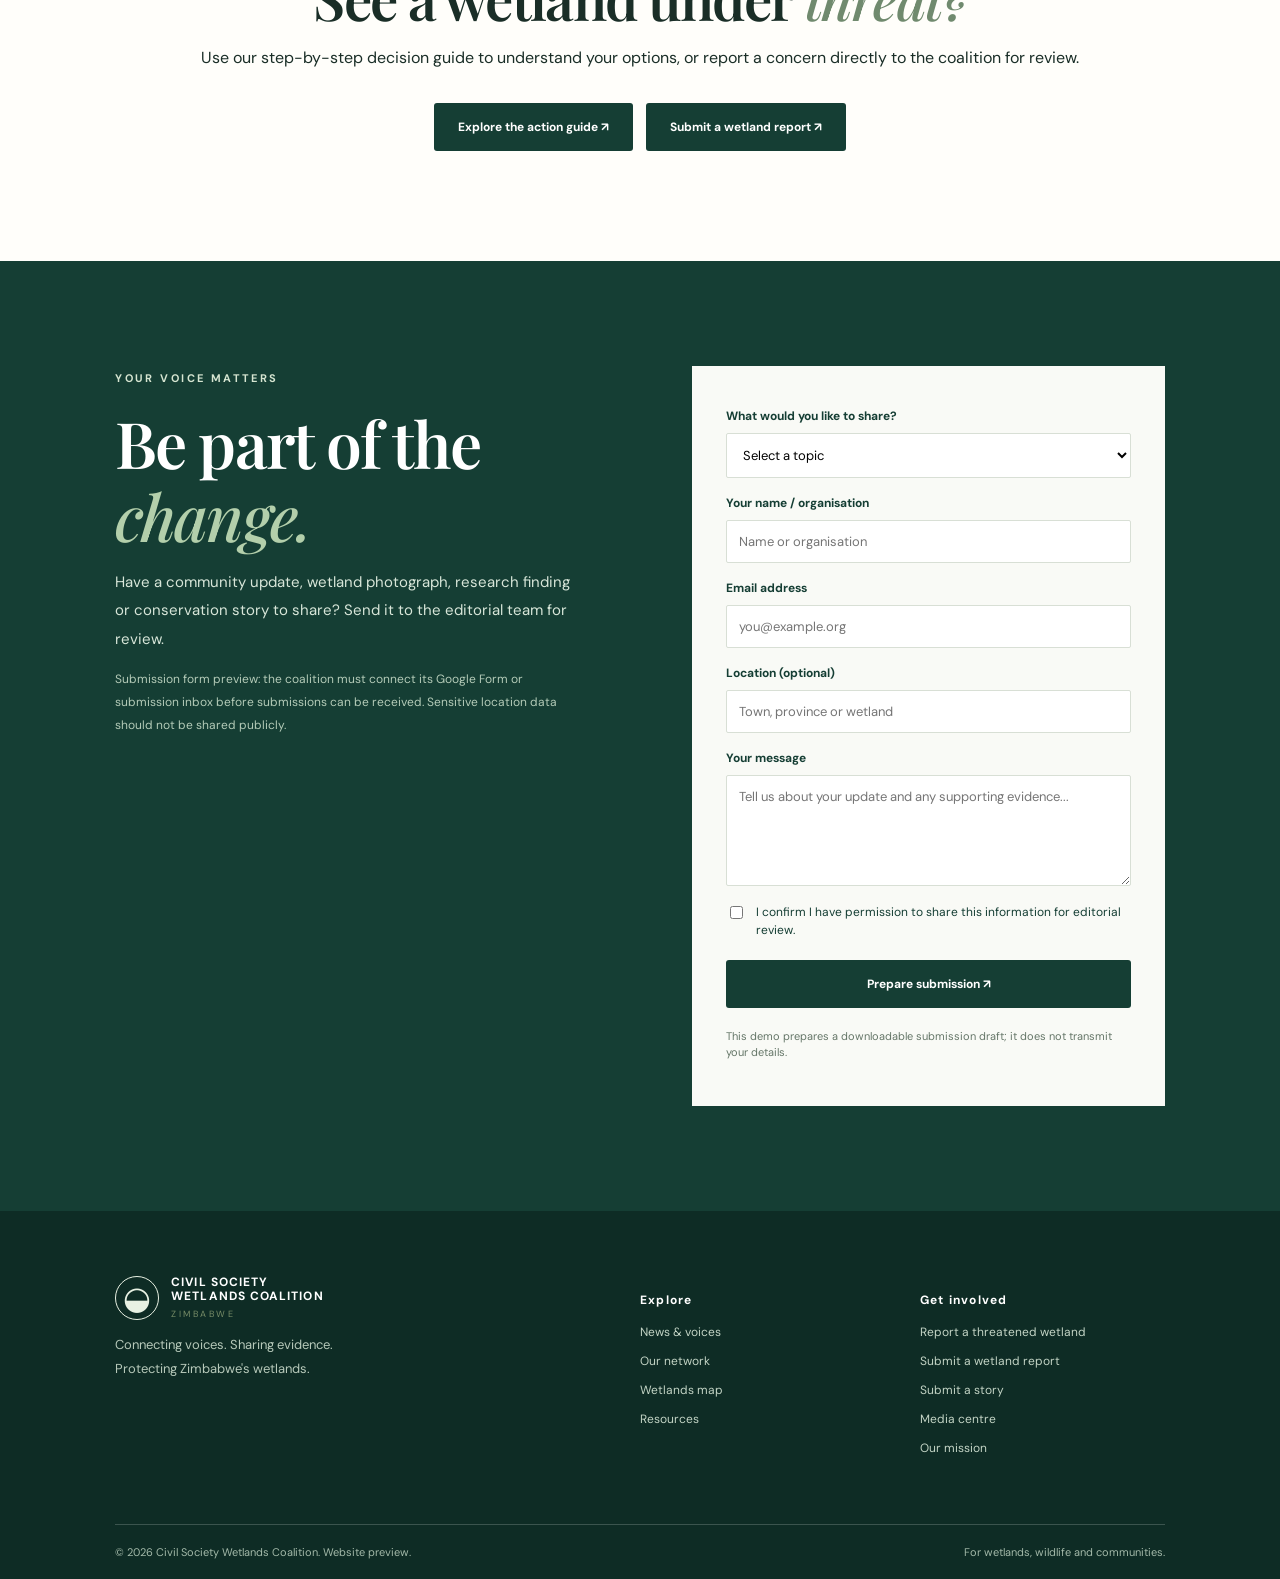
==== commit 9c1853a9: "Add files via upload" ====
--- a/index.html
+++ b/index.html
@@ -1,14 +1,14 @@
 <!doctype html><html lang="en"><head><meta charset="utf-8"><meta name="viewport" content="width=device-width, initial-scale=1"><meta name="theme-color" content="#153e34"><meta name="description" content="Civil Society Wetlands Coalition — voices, evidence and action to protect Zimbabwe's wetlands."><meta property="og:title" content="Civil Society Wetlands Coalition"><meta property="og:description" content="Protecting wetlands. Connecting communities. Sharing the stories that matter."><title>Civil Society Wetlands Coalition | Zimbabwe</title><link rel="preconnect" href="https://fonts.googleapis.com"><link rel="preconnect" href="https://fonts.gstatic.com" crossorigin><link href="https://fonts.googleapis.com/css2?family=DM+Sans:wght@400;500;600;700&family=Playfair+Display:wght@500;600;700&display=swap" rel="stylesheet"><link rel="stylesheet" href="styles.css"></head><body>
-<div class="notice">Zimbabwe's wetlands are vital to our water, wildlife and future. <a href="#take-action">Be part of the solution ↗</a></div>
-<header class="header"><a class="brand" href="#home"><span class="brand-mark">◒</span><span><strong>CIVIL SOCIETY<br>WETLANDS COALITION</strong><small>ZIMBABWE</small></span></a><button class="mobile-toggle" aria-label="Toggle navigation" aria-expanded="false">☰</button><nav id="nav"><a href="#about">About</a><a href="#news">News & Voices</a><a href="#members">Our Network</a><a href="#map">Wetlands Map</a><a href="#resources">Resources</a><a href="#media">Media Centre</a><a class="nav-action" href="#take-action">Take action ↗</a></nav></header>
+<div class="notice">Zimbabwe's wetlands are vital to our water, wildlife and future. <a href="action-guide.html">Protect a wetland: take action ↗</a></div>
+<header class="header"><a class="brand" href="#home"><span class="brand-mark">◒</span><span><strong>CIVIL SOCIETY<br>WETLANDS COALITION</strong><small>ZIMBABWE</small></span></a><button class="mobile-toggle" aria-label="Toggle navigation" aria-expanded="false">☰</button><nav id="nav"><a href="#about">About</a><a href="#news">News & Voices</a><a href="#members">Our Network</a><a href="#map">Wetlands Map</a><a href="#resources">Resources</a><a href="#media">Media Centre</a><a class="nav-action" href="action-guide.html">Protect a wetland ↗</a></nav></header>
 <main><section class="hero" id="home"><div class="hero-shade"></div><div class="hero-content"><span class="eyebrow light">A COLLECTIVE VOICE FOR ZIMBABWE'S WETLANDS</span><h1>Our wetlands.<br><em>Our water.</em><br>Our future.</h1><p>Connecting communities, conservation organisations and evidence to protect the landscapes that sustain us all.</p><div class="hero-actions"><a class="btn btn-light" href="#news">Explore our stories <span>↗</span></a><a class="btn btn-outline" href="#map">Explore wetlands map ↗</a></div></div><div class="hero-side">PROTECT · RESTORE · ADVOCATE</div><div class="hero-credit">Wetland landscape imagery is illustrative; site-specific photographs can be added with permission.</div></section>
 <section class="intro section" id="about"><div><span class="eyebrow">WHY WE EXIST</span><h2>Healthy wetlands.<br><em>Stronger communities.</em></h2></div><div class="intro-copy"><p>Wetlands filter water, reduce flooding, support biodiversity and help communities adapt to a changing climate. Yet many face increasing pressure from pollution, development and land-use change.</p><p>The Civil Society Wetlands Coalition brings together voices and evidence from across Zimbabwe to strengthen awareness, public participation and protection of these essential ecosystems.</p><a class="text-link" href="#members">Meet the network →</a></div></section>
 <section class="stats"><div><strong>01</strong><span>Shared voice for advocacy</span></div><div><strong>02</strong><span>Evidence and community insight</span></div><div><strong>03</strong><span>Action across Zimbabwe</span></div></section>
 <section class="section news-section" id="news"><div class="section-heading"><div><span class="eyebrow">FROM THE FIELD</span><h2>News & <em>wetland voices.</em></h2></div><p>Stories, research and perspectives from people working to protect our waterways and natural spaces.</p></div><div class="filterbar" role="group" aria-label="Filter news"><button class="chip active" data-filter="all">All stories</button><button class="chip" data-filter="policy">Policy & advocacy</button><button class="chip" data-filter="community">Community</button><button class="chip" data-filter="sites">Wetland sites</button></div><div class="article-grid" id="articles"></div><p class="source-note">Story summaries are based on coalition publications supplied for this website. These are previews, not independently verified news updates.</p></section>
-<section class="feature-band"><div><span class="eyebrow light">A VOICE FOR NATURE</span><h2>Wetlands are not wastelands.</h2><p>When we protect the land that holds our water, we protect the future of every community downstream.</p><a href="#take-action" class="btn btn-light">Get involved ↗</a></div></section>
+<section class="feature-band"><div><span class="eyebrow light">A VOICE FOR NATURE</span><h2>Wetlands are not wastelands.</h2><p>When we protect the land that holds our water, we protect the future of every community downstream.</p><a href="action-guide.html" class="btn btn-light">Follow the action guide ↗</a></div></section>
 <section class="section members-section" id="members"><div class="section-heading"><div><span class="eyebrow">WORKING TOGETHER</span><h2>People protecting <em>places.</em></h2></div><p>A shared platform for conservation organisations, community initiatives and partners to share their work.</p></div><div class="member-grid"><article class="member-card"><span class="member-symbol">↗</span><h3>Coalition member directory</h3><p>Approved profiles, areas of work and organisation links will appear here as members confirm their details.</p><span class="pill">Profiles being collected</span></article><article class="member-card"><span class="member-symbol">◎</span><h3>Community projects</h3><p>Spotlight local initiatives, wetland restoration and citizen-led monitoring from across Zimbabwe.</p><span class="pill">Submissions welcome</span></article><article class="member-card"><span class="member-symbol">✳</span><h3>Research & expertise</h3><p>Connect environmental science, traditional knowledge and lived experience to better decisions.</p><span class="pill">Knowledge exchange</span></article></div><p class="source-note">No organisation is represented as a confirmed coalition member without its approval.</p></section>
 <section class="map-section" id="map"><div class="map-intro"><span class="eyebrow">EXPLORE OUR LANDSCAPES</span><h2>Zimbabwe's wetlands, <em>on the map.</em></h2><p>A growing visual record of wetland sites, restoration efforts and community-led action. We will add verified site markers, project stories and evidence layers as information is approved.</p><div class="legend"><span><i class="dot protected"></i> Wetland sites</span><span><i class="dot restoration"></i> Restoration</span><span><i class="dot reported"></i> Reported concerns</span></div><a class="text-link" href="https://rsis.ramsar.org/" target="_blank" rel="noopener">Explore the official Ramsar Sites Information Service ↗</a></div><div class="map-wrap"><iframe title="Zimbabwe map — geographic placeholder" loading="lazy" referrerpolicy="no-referrer-when-downgrade" src="https://maps.google.com/maps?q=Zimbabwe&t=k&z=6&output=embed"></iframe><div class="map-tag">MAP PREVIEW · VERIFIED WETLAND LAYERS COMING SOON</div></div></section>
 <section class="section resources-section" id="resources"><div class="section-heading"><div><span class="eyebrow">THE KNOWLEDGE HUB</span><h2>Resources for <em>action.</em></h2></div><p>Reports, publications and practical guidance to help communities, journalists and decision-makers act on reliable information.</p></div><div class="resource-grid"><a class="resource" href="https://www.ramsar.org/" target="_blank" rel="noopener"><span>01 / INTERNATIONAL FRAMEWORK</span><h3>Convention on Wetlands (Ramsar)</h3><p>Global framework, resources and wetland conservation guidance.</p><b>Visit resource ↗</b></a><a class="resource" href="https://rsis.ramsar.org/" target="_blank" rel="noopener"><span>02 / SITE INFORMATION</span><h3>Ramsar Sites Information Service</h3><p>Official information on internationally designated wetland sites.</p><b>Visit resource ↗</b></a><a class="resource" href="#media"><span>03 / COALITION PUBLICATIONS</span><h3>Wetland Voices & newsletters</h3><p>Community reporting, local cases and civil society perspectives.</p><b>Explore publications ↓</b></a></div></section>
 <section class="section media-section" id="media"><div class="section-heading"><div><span class="eyebrow">FOR JOURNALISTS & PARTNERS</span><h2>Media <em>centre.</em></h2></div><p>Read coalition publications and find source material for accurate reporting on Zimbabwe's wetlands.</p></div><div class="publication-grid"><article class="publication"><img src="assets/wetland-voices-cover.png" alt="Wetland Voices August 2026 cover"><div><span class="eyebrow">AUGUST 2026 · ISSUE 01</span><h3>Wetland Voices</h3><p>Ramsar COP15, Monavale, Glen Lorne, Mt Pleasant, Cleveland Dam, Lake Chivero and Manyame, and more.</p><span class="muted">Publication preview · PDF can be linked once hosted</span></div></article><article class="publication"><img src="assets/civil-newsletter-cover.png" alt="Civil Wetlands Newsletter cover"><div><span class="eyebrow">JUNE / JULY 2026 · ISSUE 01</span><h3>Civil Wetlands Newsletter</h3><p>Community updates and reporting on the Mutare Rivers Rehabilitation initiative and the Sakubva River.</p><span class="muted">Publication preview · PDF can be linked once hosted</span></div></article></div><div class="media-bottom"><div><h3>Press enquiries</h3><p>For media requests, interviews and statements, contact the coalition's designated communications representative once appointed.</p></div><a class="btn btn-dark" href="#take-action">Submit an enquiry ↗</a></div></section>
-<section class="action-section" id="take-action"><div class="action-copy"><span class="eyebrow light">YOUR VOICE MATTERS</span><h2>Be part of the <em>change.</em></h2><p>Have a community update, wetland photograph, research finding or conservation story to share? Send it to the editorial team for review.</p><p class="small">Submission form preview: the coalition must connect its Google Form or submission inbox before submissions can be received. Sensitive location data should not be shared publicly.</p></div><form class="submit-form" id="submission-form"><label for="type">What would you like to share?</label><select id="type" required><option value="">Select a topic</option><option>News or community update</option><option>Wetland conservation project</option><option>Research or resource</option><option>Media enquiry</option><option>Concern requiring private review</option></select><label for="person">Your name / organisation</label><input id="person" required placeholder="Name or organisation"><label for="email">Email address</label><input id="email" type="email" required placeholder="you@example.org"><label for="location">Location (optional)</label><input id="location" placeholder="Town, province or wetland"><label for="details">Your message</label><textarea id="details" required rows="5" placeholder="Tell us about your update and any supporting evidence..."></textarea><label class="check"><input type="checkbox" id="consent" required><span>I confirm I have permission to share this information for editorial review.</span></label><button class="btn btn-light" type="submit">Prepare submission ↗</button><p id="form-status" role="status">This demo prepares a downloadable submission draft; it does not transmit your details.</p></form></section></main>
-<footer><div class="footer-top"><div><a class="brand footer-brand" href="#home"><span class="brand-mark">◒</span><span><strong>CIVIL SOCIETY<br>WETLANDS COALITION</strong><small>ZIMBABWE</small></span></a><p>Connecting voices. Sharing evidence.<br>Protecting Zimbabwe's wetlands.</p></div><div><h4>Explore</h4><a href="#news">News & voices</a><a href="#members">Our network</a><a href="#map">Wetlands map</a><a href="#resources">Resources</a></div><div><h4>Get involved</h4><a href="#take-action">Submit a story</a><a href="#media">Media centre</a><a href="#about">Our mission</a></div></div><div class="footer-bottom"><span>© <span id="year"></span> Civil Society Wetlands Coalition. Website preview.</span><span>For wetlands, wildlife and communities.</span></div></footer><script src="script.js"></script></body></html>
+<section class="section" id="report-wetland" style="text-align:center"><span class="eyebrow">TAKE ACTION TODAY</span><h2>See a wetland under <em>threat?</em></h2><p>Use our step-by-step decision guide to understand your options, or report a concern directly to the coalition for review.</p><div class="hero-actions" style="justify-content:center;flex-wrap:wrap"><a class="btn btn-dark" href="action-guide.html">Explore the action guide ↗</a><a class="btn btn-dark" href="https://docs.google.com/forms/d/e/1FAIpQLSedO1Bt-kY7XZscDo0GnRzQTiA-HmNAswmxwhYgXII12iKB0g/viewform?usp=publish-editor" target="_blank" rel="noopener noreferrer">Submit a wetland report ↗</a></div></section><section class="action-section" id="take-action"><div class="action-copy"><span class="eyebrow light">YOUR VOICE MATTERS</span><h2>Be part of the <em>change.</em></h2><p>Have a community update, wetland photograph, research finding or conservation story to share? Send it to the editorial team for review.</p><p class="small">Submission form preview: the coalition must connect its Google Form or submission inbox before submissions can be received. Sensitive location data should not be shared publicly.</p></div><form class="submit-form" id="submission-form"><label for="type">What would you like to share?</label><select id="type" required><option value="">Select a topic</option><option>News or community update</option><option>Wetland conservation project</option><option>Research or resource</option><option>Media enquiry</option><option>Concern requiring private review</option></select><label for="person">Your name / organisation</label><input id="person" required placeholder="Name or organisation"><label for="email">Email address</label><input id="email" type="email" required placeholder="you@example.org"><label for="location">Location (optional)</label><input id="location" placeholder="Town, province or wetland"><label for="details">Your message</label><textarea id="details" required rows="5" placeholder="Tell us about your update and any supporting evidence..."></textarea><label class="check"><input type="checkbox" id="consent" required><span>I confirm I have permission to share this information for editorial review.</span></label><button class="btn btn-light" type="submit">Prepare submission ↗</button><p id="form-status" role="status">This demo prepares a downloadable submission draft; it does not transmit your details.</p></form></section></main>
+<footer><div class="footer-top"><div><a class="brand footer-brand" href="#home"><span class="brand-mark">◒</span><span><strong>CIVIL SOCIETY<br>WETLANDS COALITION</strong><small>ZIMBABWE</small></span></a><p>Connecting voices. Sharing evidence.<br>Protecting Zimbabwe's wetlands.</p></div><div><h4>Explore</h4><a href="#news">News & voices</a><a href="#members">Our network</a><a href="#map">Wetlands map</a><a href="#resources">Resources</a></div><div><h4>Get involved</h4><a href="action-guide.html">Report a threatened wetland</a><a href="https://docs.google.com/forms/d/e/1FAIpQLSedO1Bt-kY7XZscDo0GnRzQTiA-HmNAswmxwhYgXII12iKB0g/viewform?usp=publish-editor" target="_blank" rel="noopener noreferrer">Submit a wetland report</a><a href="#take-action">Submit a story</a><a href="#media">Media centre</a><a href="#about">Our mission</a></div></div><div class="footer-bottom"><span>© <span id="year"></span> Civil Society Wetlands Coalition. Website preview.</span><span>For wetlands, wildlife and communities.</span></div></footer><script src="script.js"></script></body></html>
